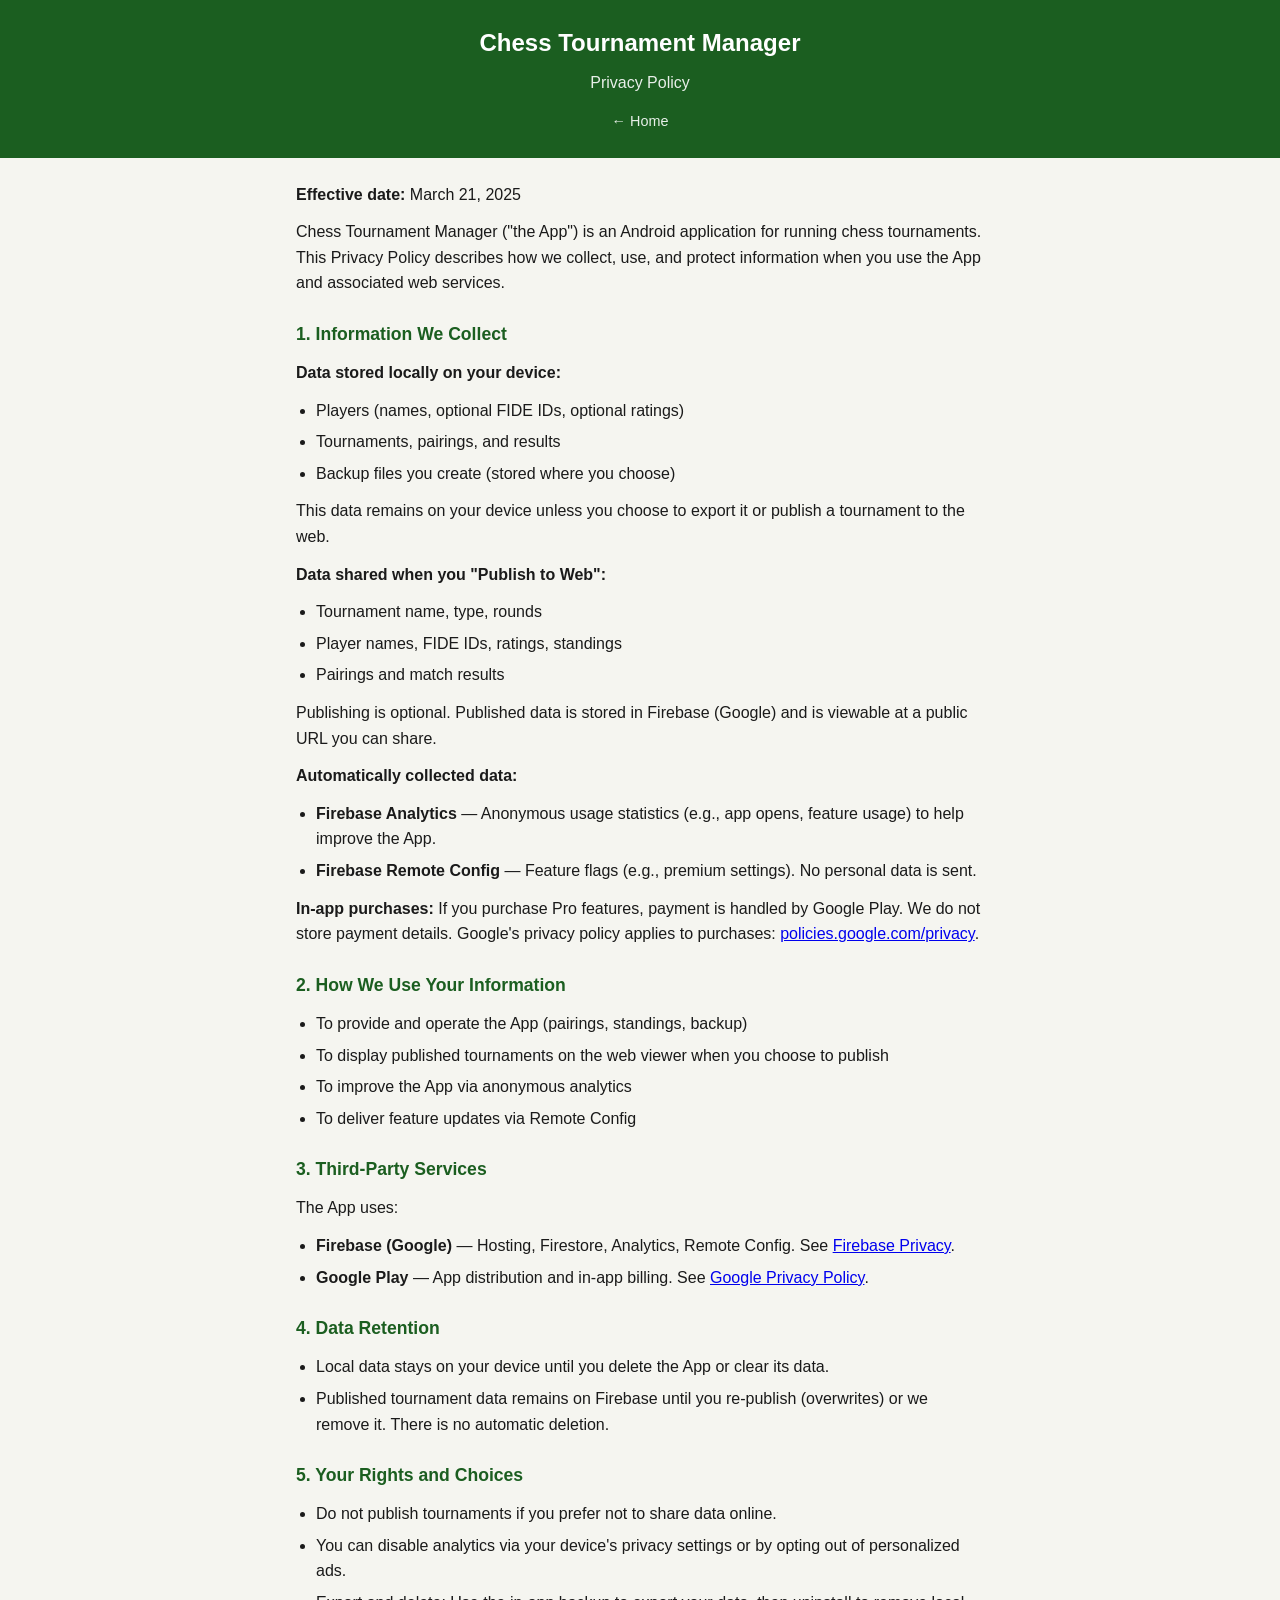
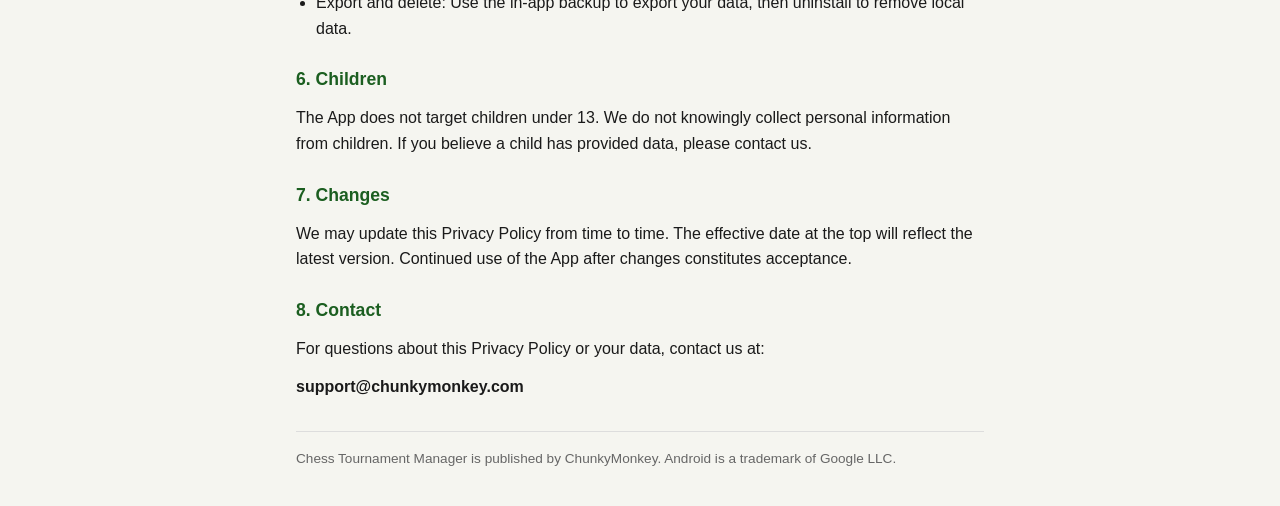
==== web/public/privacy.html @ 598aaca2 "chore: Play listing assets, launcher icons, web and config updates Add Fastlane en-US graphics and p" ====
<!DOCTYPE html>
<html lang="en">
<head>
  <meta charset="UTF-8">
  <meta name="viewport" content="width=device-width, initial-scale=1.0">
  <title>Privacy Policy — Chess Tournament Manager</title>
  <style>
    * { box-sizing: border-box; margin: 0; padding: 0; }
    body { font-family: -apple-system, BlinkMacSystemFont, 'Segoe UI', Roboto, sans-serif; background: #f5f5f0; color: #1a1a1a; line-height: 1.6; }
    .container { max-width: 720px; margin: 0 auto; padding: 24px 16px; }
    header { background: #1b5e20; color: #fff; padding: 24px 16px; text-align: center; }
    header h1 { font-size: 1.5rem; margin-bottom: 4px; }
    header a { color: rgba(255,255,255,0.9); text-decoration: none; font-size: 0.9rem; }
    header a:hover { text-decoration: underline; }
    h2 { font-size: 1.1rem; margin: 24px 0 12px; color: #1b5e20; }
    p { margin-bottom: 12px; }
    ul { margin: 8px 0 12px 20px; }
    li { margin-bottom: 6px; }
    .meta { font-size: 0.85rem; color: #666; margin-top: 32px; padding-top: 16px; border-top: 1px solid #ddd; }
  </style>
</head>
<body>
  <header>
    <h1>Chess Tournament Manager</h1>
    <p style="margin-top:8px;opacity:.9">Privacy Policy</p>
    <a href="/">← Home</a>
  </header>
  <div class="container">
    <p><strong>Effective date:</strong> March 21, 2025</p>
    <p>Chess Tournament Manager (&quot;the App&quot;) is an Android application for running chess tournaments. This Privacy Policy describes how we collect, use, and protect information when you use the App and associated web services.</p>

    <h2>1. Information We Collect</h2>
    <p><strong>Data stored locally on your device:</strong></p>
    <ul>
      <li>Players (names, optional FIDE IDs, optional ratings)</li>
      <li>Tournaments, pairings, and results</li>
      <li>Backup files you create (stored where you choose)</li>
    </ul>
    <p>This data remains on your device unless you choose to export it or publish a tournament to the web.</p>

    <p><strong>Data shared when you &quot;Publish to Web&quot;:</strong></p>
    <ul>
      <li>Tournament name, type, rounds</li>
      <li>Player names, FIDE IDs, ratings, standings</li>
      <li>Pairings and match results</li>
    </ul>
    <p>Publishing is optional. Published data is stored in Firebase (Google) and is viewable at a public URL you can share.</p>

    <p><strong>Automatically collected data:</strong></p>
    <ul>
      <li><strong>Firebase Analytics</strong> — Anonymous usage statistics (e.g., app opens, feature usage) to help improve the App.</li>
      <li><strong>Firebase Remote Config</strong> — Feature flags (e.g., premium settings). No personal data is sent.</li>
    </ul>

    <p><strong>In-app purchases:</strong> If you purchase Pro features, payment is handled by Google Play. We do not store payment details. Google&apos;s privacy policy applies to purchases: <a href="https://policies.google.com/privacy" target="_blank" rel="noopener">policies.google.com/privacy</a>.</p>

    <h2>2. How We Use Your Information</h2>
    <ul>
      <li>To provide and operate the App (pairings, standings, backup)</li>
      <li>To display published tournaments on the web viewer when you choose to publish</li>
      <li>To improve the App via anonymous analytics</li>
      <li>To deliver feature updates via Remote Config</li>
    </ul>

    <h2>3. Third-Party Services</h2>
    <p>The App uses:</p>
    <ul>
      <li><strong>Firebase (Google)</strong> — Hosting, Firestore, Analytics, Remote Config. See <a href="https://firebase.google.com/support/privacy" target="_blank" rel="noopener">Firebase Privacy</a>.</li>
      <li><strong>Google Play</strong> — App distribution and in-app billing. See <a href="https://policies.google.com/privacy" target="_blank" rel="noopener">Google Privacy Policy</a>.</li>
    </ul>

    <h2>4. Data Retention</h2>
    <ul>
      <li>Local data stays on your device until you delete the App or clear its data.</li>
      <li>Published tournament data remains on Firebase until you re-publish (overwrites) or we remove it. There is no automatic deletion.</li>
    </ul>

    <h2>5. Your Rights and Choices</h2>
    <ul>
      <li>Do not publish tournaments if you prefer not to share data online.</li>
      <li>You can disable analytics via your device&apos;s privacy settings or by opting out of personalized ads.</li>
      <li>Export and delete: Use the in-app backup to export your data, then uninstall to remove local data.</li>
    </ul>

    <h2>6. Children</h2>
    <p>The App does not target children under 13. We do not knowingly collect personal information from children. If you believe a child has provided data, please contact us.</p>

    <h2>7. Changes</h2>
    <p>We may update this Privacy Policy from time to time. The effective date at the top will reflect the latest version. Continued use of the App after changes constitutes acceptance.</p>

    <h2>8. Contact</h2>
    <p>For questions about this Privacy Policy or your data, contact us at:</p>
    <p><strong>support@chunkymonkey.com</strong></p>

    <div class="meta">
      <p>Chess Tournament Manager is published by ChunkyMonkey. Android is a trademark of Google LLC.</p>
    </div>
  </div>
</body>
</html>
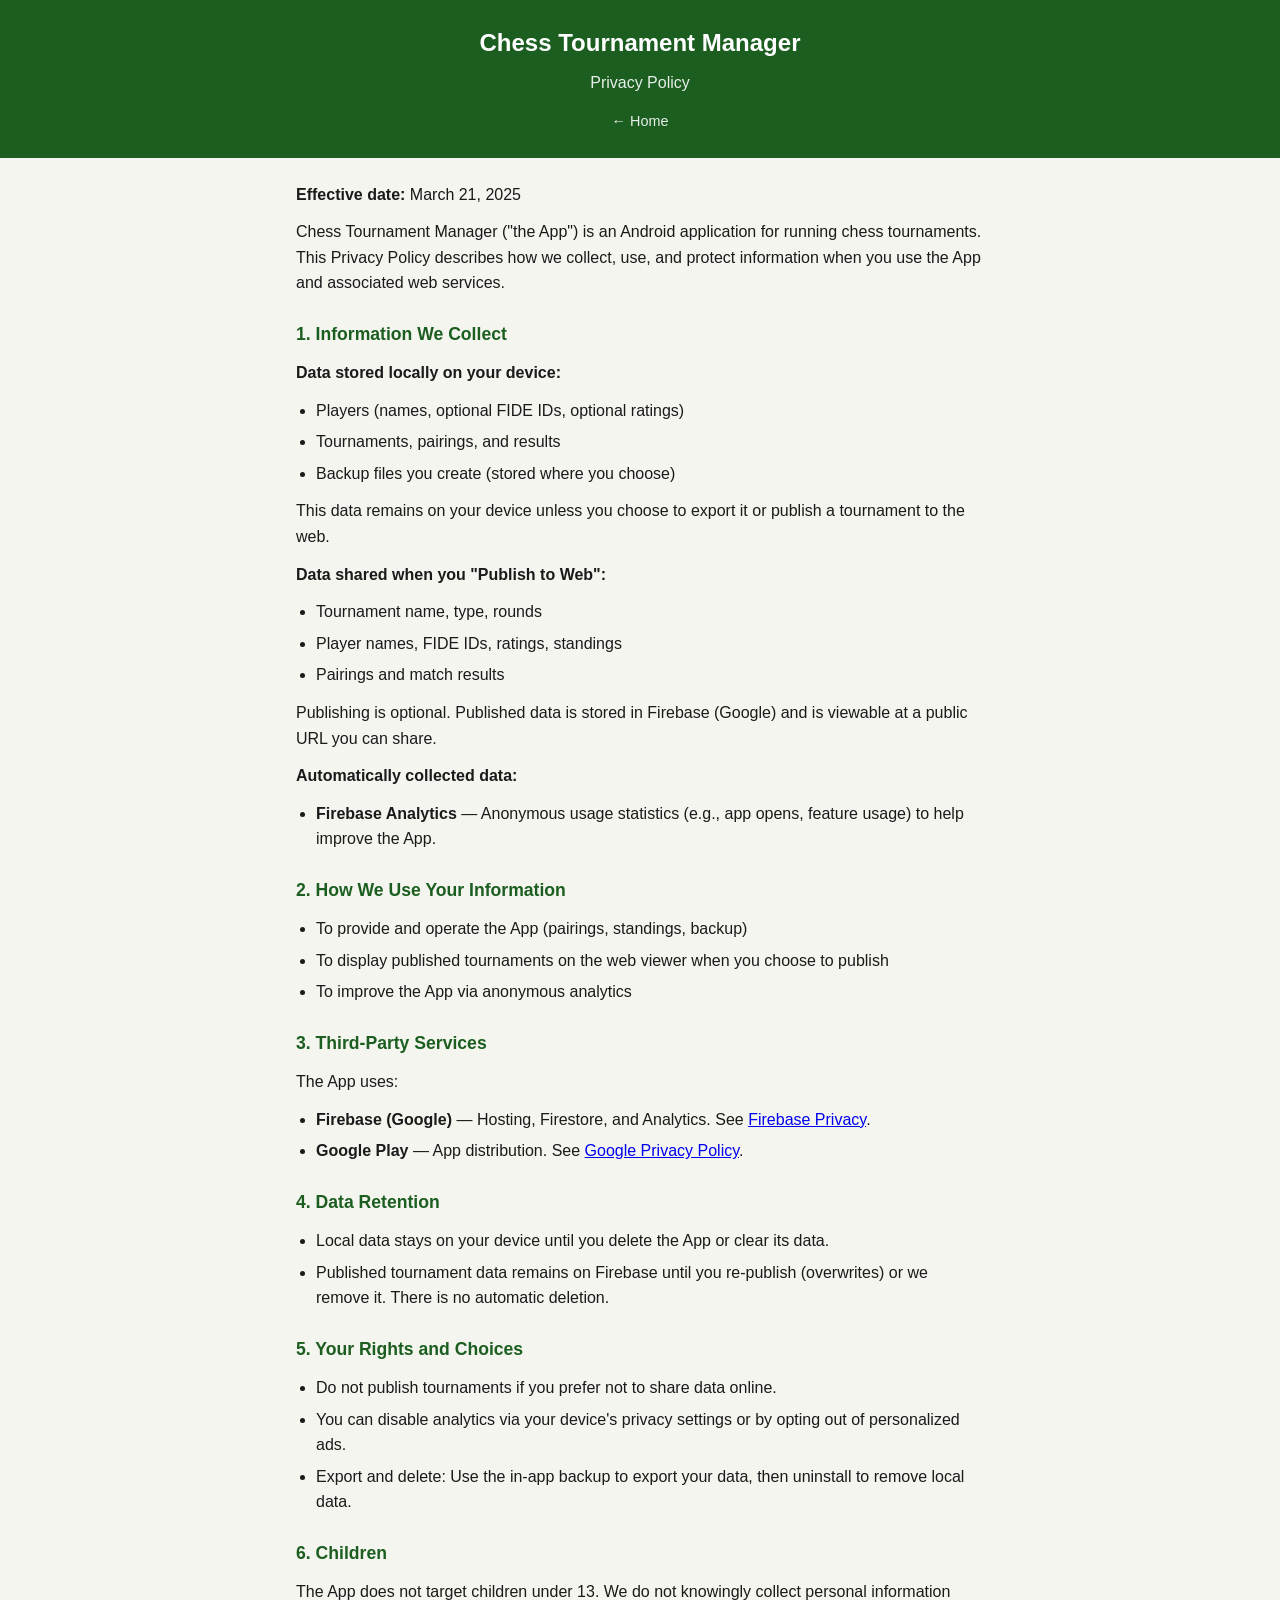
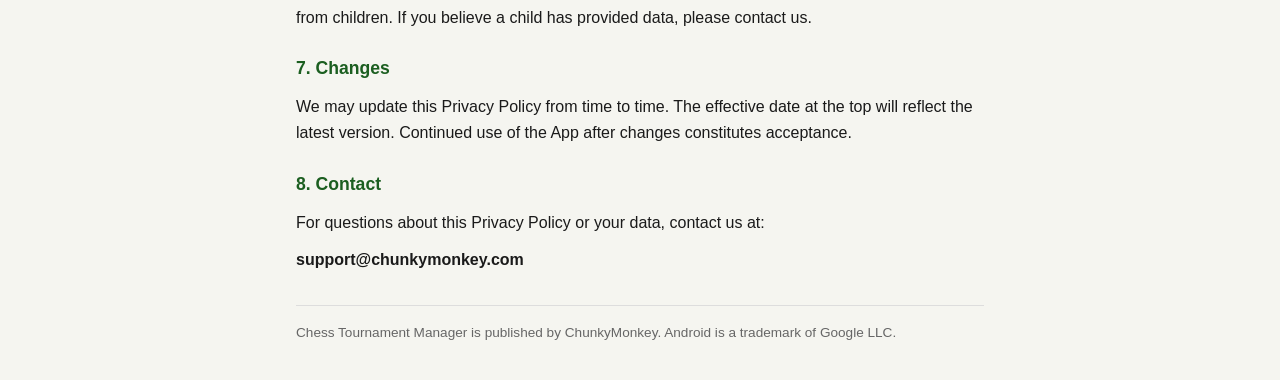
==== commit c5f4f153: "Sync the Play release baseline and add pairing-triggered in-app review" ====
--- a/web/public/privacy.html
+++ b/web/public/privacy.html
@@ -49,24 +49,20 @@
     <p><strong>Automatically collected data:</strong></p>
     <ul>
       <li><strong>Firebase Analytics</strong> — Anonymous usage statistics (e.g., app opens, feature usage) to help improve the App.</li>
-      <li><strong>Firebase Remote Config</strong> — Feature flags (e.g., premium settings). No personal data is sent.</li>
     </ul>
-
-    <p><strong>In-app purchases:</strong> If you purchase Pro features, payment is handled by Google Play. We do not store payment details. Google&apos;s privacy policy applies to purchases: <a href="https://policies.google.com/privacy" target="_blank" rel="noopener">policies.google.com/privacy</a>.</p>
 
     <h2>2. How We Use Your Information</h2>
     <ul>
       <li>To provide and operate the App (pairings, standings, backup)</li>
       <li>To display published tournaments on the web viewer when you choose to publish</li>
       <li>To improve the App via anonymous analytics</li>
-      <li>To deliver feature updates via Remote Config</li>
     </ul>
 
     <h2>3. Third-Party Services</h2>
     <p>The App uses:</p>
     <ul>
-      <li><strong>Firebase (Google)</strong> — Hosting, Firestore, Analytics, Remote Config. See <a href="https://firebase.google.com/support/privacy" target="_blank" rel="noopener">Firebase Privacy</a>.</li>
-      <li><strong>Google Play</strong> — App distribution and in-app billing. See <a href="https://policies.google.com/privacy" target="_blank" rel="noopener">Google Privacy Policy</a>.</li>
+      <li><strong>Firebase (Google)</strong> — Hosting, Firestore, and Analytics. See <a href="https://firebase.google.com/support/privacy" target="_blank" rel="noopener">Firebase Privacy</a>.</li>
+      <li><strong>Google Play</strong> — App distribution. See <a href="https://policies.google.com/privacy" target="_blank" rel="noopener">Google Privacy Policy</a>.</li>
     </ul>
 
     <h2>4. Data Retention</h2>
